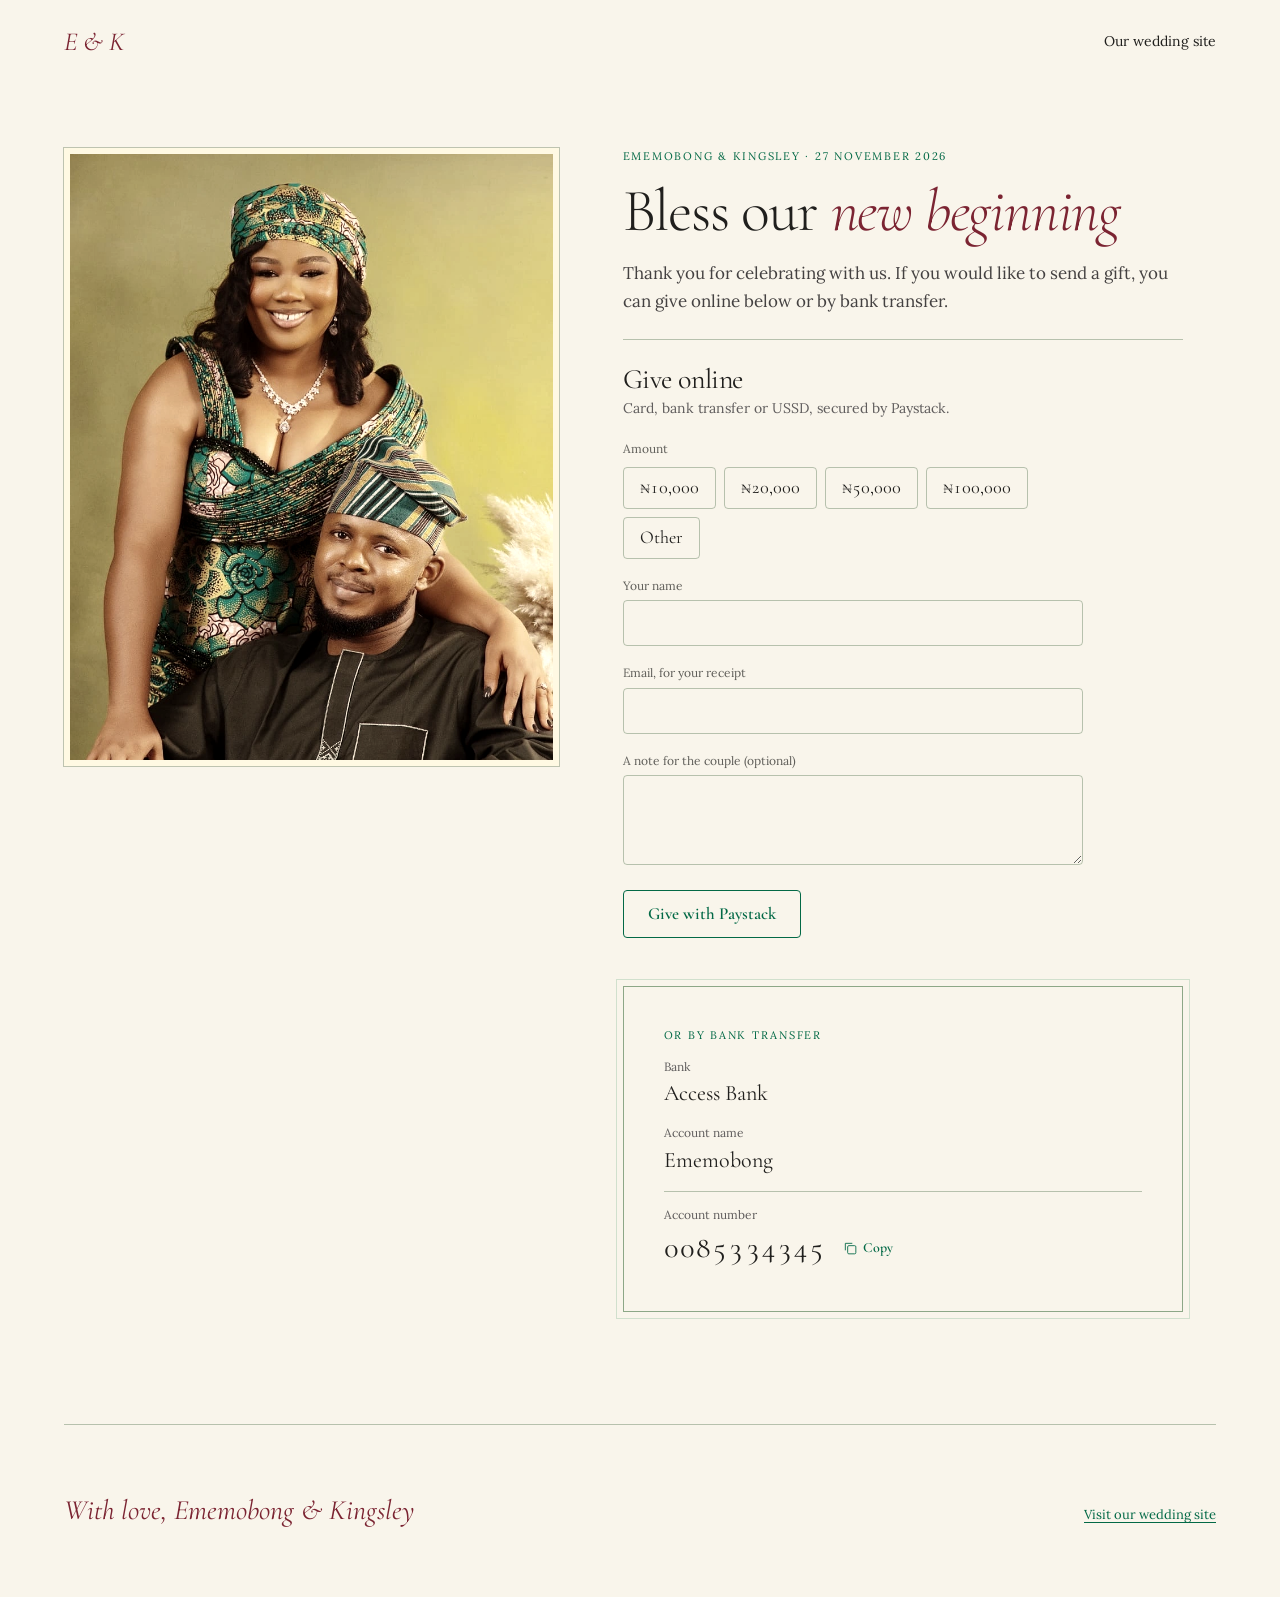
==== give.html @ 7edc0a4a "Add gift page and printable QR card - give.html: standalone page for gifts (Paystack form + bank det" ====
<!doctype html>
<html lang="en">
  <head>
    <meta charset="utf-8" />
    <meta name="viewport" content="width=device-width, initial-scale=1" />
    <title>Give a gift · Ememobong &amp; Kingsley</title>
    <meta
      name="description"
      content="Send a wedding gift to Ememobong and Kingsley online with Paystack or by bank transfer."
    />
    <meta property="og:title" content="Give a gift · Ememobong &amp; Kingsley" />
    <meta property="og:description" content="Bless our new beginning · 27 November 2026" />
    <link rel="canonical" href="https://ememobong-kingsley.vercel.app/give" />
    <meta property="og:type" content="website" />
    <meta property="og:url" content="https://ememobong-kingsley.vercel.app/give" />
    <meta property="og:image" content="https://ememobong-kingsley.vercel.app/assets/og.jpg" />
    <meta property="og:image:width" content="1200" />
    <meta property="og:image:height" content="630" />
    <meta name="twitter:card" content="summary_large_image" />
    <link rel="preconnect" href="https://fonts.googleapis.com" />
    <link rel="preconnect" href="https://fonts.gstatic.com" crossorigin />
    <link
      rel="stylesheet"
      href="https://fonts.googleapis.com/css2?family=Cormorant+Garamond:ital,wght@0,300;0,400;0,600;1,300;1,400;1,500&family=Lora:wght@400;600&display=swap"
    />
    <link rel="stylesheet" href="css/classical.css" />
    <link rel="stylesheet" href="css/site.css" />
    <script src="js/site.js" defer></script>
  </head>
  <body class="give-page">
    <nav class="nav" aria-label="Main">
      <a href="./" class="gp-mark">E &amp; K</a>
      <div class="nav-links">
        <a href="./">Our wedding site</a>
      </div>
    </nav>

    <main class="gp">
      <div class="gp-photo plate">
        <img
          src="assets/img-2.webp"
          alt="Ememobong with her arms around Kingsley, both smiling"
        />
      </div>

      <div class="gp-body">
        <div class="kicker">Ememobong &amp; Kingsley · 27 November 2026</div>
        <h1 class="gp-title">Bless our <em class="amp">new beginning</em></h1>
        <p class="gp-intro">
          Thank you for celebrating with us. If you would like to send a gift,
          you can give online below or by bank transfer.
        </p>

        <!-- Same Paystack form as the main page; js/site.js drives both. -->
        <div class="give" data-give hidden>
          <div data-give-form>
            <h2 class="give-title">Give online</h2>
            <p class="give-sub muted">
              Card, bank transfer or USSD, secured by Paystack.
            </p>
            <form novalidate>
              <fieldset class="amounts">
                <legend>Amount</legend>
                <label class="amount-opt"><input type="radio" name="preset" value="10000" /><span>₦10,000</span></label>
                <label class="amount-opt"><input type="radio" name="preset" value="20000" /><span>₦20,000</span></label>
                <label class="amount-opt"><input type="radio" name="preset" value="50000" /><span>₦50,000</span></label>
                <label class="amount-opt"><input type="radio" name="preset" value="100000" /><span>₦100,000</span></label>
                <label class="amount-opt"><input type="radio" name="preset" value="other" /><span>Other</span></label>
              </fieldset>
              <div class="field" data-give-custom hidden>
                <label for="give-amount">Amount in naira</label>
                <div class="naira-input">
                  <span aria-hidden="true">₦</span>
                  <input id="give-amount" class="input" name="amount" inputmode="numeric" autocomplete="off" placeholder="e.g. 15,000" />
                </div>
              </div>
              <div class="field">
                <label for="give-name">Your name</label>
                <input id="give-name" class="input" name="name" autocomplete="name" />
              </div>
              <div class="field">
                <label for="give-email">Email, for your receipt</label>
                <input id="give-email" class="input" name="email" type="email" autocomplete="email" />
              </div>
              <div class="field">
                <label for="give-note">A note for the couple (optional)</label>
                <textarea id="give-note" class="input" name="note" rows="3" maxlength="500"></textarea>
              </div>
              <div class="form-error" role="alert" data-give-error hidden></div>
              <div>
                <button type="submit" class="btn btn-primary btn-lg" data-give-submit>
                  Give with Paystack
                </button>
              </div>
            </form>
          </div>

          <div data-give-thanks hidden>
            <h2 class="give-title">Thank you, <span class="burgundy" data-give-name></span>.</h2>
            <p class="thanks-body">
              Your gift of <strong data-give-amount></strong> has been received.
              Paystack will email your receipt. We are so grateful.
            </p>
            <button type="button" class="btn btn-ghost" data-give-again>Give again</button>
          </div>
        </div>

        <div class="framed gp-bank">
          <div class="kicker">Or by bank transfer</div>
          <div>
            <div class="label">Bank</div>
            <div class="value">Access Bank</div>
          </div>
          <div>
            <div class="label">Account name</div>
            <div class="value">Ememobong</div>
          </div>
          <div class="acct">
            <div class="label">Account number</div>
            <div class="acct-row">
              <span class="acct-no" data-acct>0085334345</span>
              <button type="button" class="btn btn-ghost" data-copy style="gap: 6px">
                <svg width="14" height="14" viewBox="0 0 24 24" fill="none" stroke="currentColor" stroke-width="1.5" aria-hidden="true">
                  <rect x="8" y="8" width="14" height="14" rx="2" />
                  <path d="M4 16V4h12" />
                </svg>
                <span data-copy-label>Copy</span>
              </button>
            </div>
          </div>
        </div>
      </div>
    </main>

    <footer class="footer">
      <span class="footer-mark">With love, Ememobong &amp; Kingsley</span>
      <a class="footer-note" href="./">Visit our wedding site</a>
    </footer>
  </body>
</html>
---- css/classical.css ----
/* Classical — design-system tokens and component classes (imported from the Claude Design project).
   Fonts are loaded from index.html. Only the parts this site uses are kept. */

:root {
  --color-bg: #f3f2f2;
  --color-surface: #eae9e9;
  --color-text: #201f1d;
  --color-accent: #b68235;
  --color-divider: color-mix(in srgb, #201f1d 16%, transparent);

  --color-neutral-100: #f8f4f4;
  --color-neutral-200: #eae7e7;
  --color-neutral-300: #d7d3d3;
  --color-neutral-400: #bab6b6;
  --color-neutral-500: #9b9797;
  --color-neutral-600: #7d7979;
  --color-neutral-700: #605d5d;
  --color-neutral-800: #444141;
  --color-neutral-900: #2d2b2b;

  --font-heading: "Cormorant Garamond", Georgia, serif;
  --font-heading-weight: 600;
  --font-body: "Lora", Georgia, serif;

  --space-1: 4.6px;
  --space-2: 9.2px;
  --space-3: 13.8px;
  --space-4: 18.4px;

  --radius-md: 4px;
}

*, *::before, *::after { box-sizing: border-box; }
body {
  margin: 0; font-size: 15px; line-height: 1.55; font-weight: 400;
  background: var(--color-bg); color: var(--color-text); font-family: var(--font-body);
}
h1, h2, h3, h4, h5, h6 {
  font-family: var(--font-heading); font-weight: var(--font-heading-weight);
  line-height: 1.12; letter-spacing: -0.015em; margin: 0 0 var(--space-2);
}
p { margin: 0 0 var(--space-3); }
a { color: var(--color-accent); text-underline-offset: 3px; }
img { display: block; max-width: 100%; }
figure { margin: 0; }
:focus { outline: none; }
:focus-visible { outline: 2px solid var(--color-accent); outline-offset: 2px; }
::selection { background: color-mix(in srgb, var(--color-accent) 30%, transparent); }

.plate {
  filter: sepia(0.22) saturate(0.82) contrast(1.05);
  border: 6px solid var(--color-surface); outline: 1px solid var(--color-divider);
}

/* — buttons — */
.btn {
  display: inline-flex; align-items: center; justify-content: center; gap: 6px;
  cursor: pointer; text-decoration: none;
  font-family: var(--font-heading); font-weight: var(--font-heading-weight);
  font-size: 14px; line-height: 1.2; color: var(--color-text);
  background: transparent; border: 1px solid transparent;
  padding: var(--space-2) calc(var(--space-3) * 1.2);
  border-radius: var(--radius-md);
}
.btn svg { display: block; }
.btn:disabled { opacity: 0.45; cursor: not-allowed; }
.btn-primary { color: var(--color-accent); border-color: var(--color-accent); }
.btn-primary:hover { background: color-mix(in srgb, var(--color-accent) 12%, transparent); }
.btn-primary:active { background: color-mix(in srgb, var(--color-accent) 22%, transparent); }
.btn-secondary { border-color: var(--color-divider); }
.btn-secondary:hover { background: color-mix(in srgb, var(--color-text) 7%, transparent); }
.btn-secondary:active { background: color-mix(in srgb, var(--color-text) 14%, transparent); }
.btn-ghost { color: var(--color-accent); padding-inline: var(--space-1); }
.btn-ghost:hover { background: color-mix(in srgb, var(--color-accent) 10%, transparent); }
.btn-ghost:active { background: color-mix(in srgb, var(--color-accent) 18%, transparent); }

/* — forms — */
.field > label {
  display: block; font-size: 12px; margin-bottom: 5px;
  color: color-mix(in srgb, var(--color-text) 70%, transparent);
}
.input {
  width: 100%; min-height: 36px; padding: 6px 10px; font: inherit;
  font-size: 14px; color: var(--color-text); caret-color: var(--color-accent);
  background: transparent;
  border: 1px solid var(--color-divider); border-radius: var(--radius-md);
}
.input:hover { border-color: color-mix(in srgb, var(--color-text) 45%, transparent); }
.input:focus-visible { border-color: var(--color-accent); outline-offset: 0; }
---- css/site.css ----
/* Wedding palette and layout — "journal" layout from Wedding Site v2. */

:root {
  --color-bg: oklch(0.97 0.014 85);
  --color-surface: oklch(0.935 0.022 85);
  --color-accent: oklch(0.46 0.10 162);
  --color-divider: oklch(0.62 0.05 140 / 0.5);
  --ek-burgundy: oklch(0.40 0.12 15);
  --ek-sage: oklch(0.70 0.055 140);
  --ek-sage-200: oklch(0.89 0.03 140);

  /* Wide-screen sizing; the media query below swaps in the narrow values. */
  --pad: 64px;
  --pad-big: 112px;
  --pad-mid: 64px;
  --gap: 64px;
  --gap-sm: 24px;
  --box-pad: 40px;
  --name-size: 8.6vw;
  --lead-size: 36px;
  --quote-size: 52px;
  --h2-size: 48px;
  --map-h: 420px;
  --banner-h: 600px;
  --stagger: 80px;
}

@media (max-width: 759px) {
  :root {
    --pad: 22px;
    --pad-big: 56px;
    --pad-mid: 40px;
    --gap: 28px;
    --gap-sm: 14px;
    --box-pad: 24px;
    --name-size: 15vw;
    --lead-size: 26px;
    --quote-size: 34px;
    --h2-size: 34px;
    --map-h: 280px;
    --banner-h: 440px;
    --stagger: 32px;
  }
}

html { scroll-behavior: smooth; }
body { background: var(--color-bg); }
a { color: var(--color-accent); }
a:hover { color: var(--ek-burgundy); }
em.amp, .burgundy { font-style: italic; color: var(--ek-burgundy); }

.kicker {
  font-size: 11px; letter-spacing: 0.16em; text-transform: uppercase;
  color: var(--color-accent);
}
.lead {
  margin: 0; font-family: var(--font-heading); font-style: italic; font-weight: 300;
  font-size: var(--lead-size); line-height: 1.25;
}
.muted { color: var(--color-neutral-700); }
.section-title { margin: 0; font-size: var(--h2-size); font-weight: 400; line-height: 1.05; }

/* — nav — */
.nav {
  display: flex; flex-wrap: wrap; align-items: center; gap: 12px 28px;
  padding: 22px var(--pad);
}
.nav-date {
  font-size: 12px; letter-spacing: 0.18em; text-transform: uppercase; margin-right: auto;
}
.nav-links { display: flex; flex-wrap: wrap; gap: 8px 24px; font-size: 14px; }
.nav-links a { text-decoration: none; color: var(--color-text); }
.nav-links a:hover { color: var(--ek-burgundy); }
.nav-links a.nav-rsvp { color: var(--color-accent); text-decoration: underline; }

/* — photo reel — */
.banner-wrap { padding: 0 var(--pad); }
.banner { position: relative; height: var(--banner-h); overflow: hidden; }
.reel { position: absolute; inset: 0; background: var(--color-surface); overflow: hidden; }
.reel img {
  position: absolute; inset: 0; width: 100%; height: 100%; object-fit: cover;
  opacity: 0; animation: ekFade 24s linear infinite; will-change: opacity, transform;
}
.reel img:nth-child(2) { animation-delay: 6s; }
.reel img:nth-child(3) { animation-delay: 12s; }
.reel img:nth-child(4) { animation-delay: 18s; }
.reel-bar {
  position: absolute; left: 0; right: 0; bottom: 0; height: 3px; z-index: 2;
  background: rgba(255, 255, 255, 0.35);
}
.reel-bar > div { height: 100%; background: var(--ek-sage-200); animation: ekBar 6s linear infinite; }

@keyframes ekFade {
  0% { opacity: 0; transform: scale(1.1); }
  4% { opacity: 1; }
  25% { opacity: 1; }
  29% { opacity: 0; transform: scale(1); }
  100% { opacity: 0; transform: scale(1); }
}
@keyframes ekBar { 0% { width: 0; } 100% { width: 100%; } }

@media (prefers-reduced-motion: reduce) {
  .reel img { animation: none; }
  .reel img:first-child { opacity: 1; }
  .reel-bar { display: none; }
}

/* — header — */
.hero { padding: var(--pad-mid) var(--pad) 0; }
.hero h1 {
  margin: 0; font-size: var(--name-size); line-height: 0.95; font-weight: 300; letter-spacing: -0.025em;
}
.facts {
  margin-top: var(--gap-sm);
  display: grid; grid-template-columns: repeat(auto-fit, minmax(min(100%, 200px), 1fr));
  border-top: 1px solid var(--color-divider); border-bottom: 1px solid var(--color-divider);
}
.fact { padding: 18px 18px 18px 0; }
.fact + .fact { border-left: 1px solid var(--color-divider); padding-left: 18px; }
.fact:last-child { padding-right: 0; }
.fact .kicker { margin-bottom: 6px; }
.fact-value { font-family: var(--font-heading); font-size: 24px; }
.fact-sub { font-size: 14px; margin-top: 4px; }

/* — story — */
.story {
  padding: var(--pad-big) var(--pad);
  display: grid; grid-template-columns: minmax(0, 5fr) minmax(0, 6fr);
  gap: var(--gap); align-items: start;
}
.story-text { display: flex; flex-direction: column; gap: 20px; }
.story-quote {
  margin: 0; font-family: var(--font-heading); font-style: italic; font-weight: 300;
  font-size: var(--quote-size); line-height: 1.15; text-wrap: pretty;
}
.story-body { margin: 0; font-size: 17px; line-height: 1.7; max-width: 30em; color: var(--color-neutral-800); }
.story-photos { display: grid; grid-template-columns: repeat(2, minmax(0, 1fr)); gap: var(--gap-sm); }
.story-photos img { width: 100%; aspect-ratio: 3 / 4; object-fit: cover; object-position: center 30%; }
.story-photos img:nth-child(2) { margin-top: var(--stagger); }

/* — ruled sections — */
.ruled {
  margin: 0 var(--pad); border-top: 1px solid var(--color-divider);
  display: grid; grid-template-columns: repeat(auto-fit, minmax(min(100%, 360px), 1fr));
  gap: var(--gap);
}
.venue { padding: var(--pad-big) 0; align-items: center; }
.venue-text { display: flex; flex-direction: column; gap: 16px; }
.map { height: var(--map-h); filter: none; }
.map iframe { width: 100%; height: 100%; border: 0; display: block; filter: sepia(0.25) saturate(0.7); }

.gifts { padding: var(--pad-mid) 0; align-items: start; }
.gifts-intro { display: flex; flex-direction: column; gap: 14px; }
.gifts-intro .lead { max-width: 18em; }
.framed {
  border: 1px solid var(--ek-sage); outline: 1px solid var(--ek-sage-200); outline-offset: 6px;
  padding: var(--box-pad); display: flex; flex-direction: column; gap: 14px;
}
.framed .label { font-size: 12px; color: var(--color-neutral-700); }
.framed .value { font-family: var(--font-heading); font-size: 22px; }
.acct { border-top: 1px solid var(--color-divider); padding-top: 14px; }
.acct-row { display: flex; flex-wrap: wrap; align-items: center; gap: 12px; }
.acct-no { font-family: var(--font-heading); font-size: 30px; font-feature-settings: 'tnum'; letter-spacing: 0.04em; }

.closing { gap: 0; border-bottom: 1px solid var(--color-divider); }
.registry { padding: var(--pad-mid) var(--gap) var(--pad-mid) 0; display: flex; flex-direction: column; gap: 14px; }
.registry p.body { margin: 0; font-size: 16px; line-height: 1.6; color: var(--color-neutral-800); max-width: 26em; }
.rsvp { padding: var(--pad-mid) 0 var(--pad-mid) 64px; border-left: 1px solid var(--color-divider); scroll-margin-top: 16px; }
.rsvp .kicker { margin-bottom: 14px; }
.rsvp form { display: flex; flex-direction: column; gap: 18px; }
.rsvp .input { min-height: 46px; font-size: 16px; }
.form-error { font-size: 14px; color: var(--ek-burgundy); }
.btn-lg { min-height: 48px; padding: 0 24px; font-size: 17px; gap: 10px; }
.btn-md { min-height: 44px; padding: 0 18px; gap: 10px; }
.thanks-body { margin: 0 0 20px; font-size: 17px; line-height: 1.6; }

.footer {
  padding: var(--pad-mid) var(--pad);
  display: flex; flex-wrap: wrap; justify-content: space-between; align-items: baseline; gap: 8px;
}
.footer-mark { font-family: var(--font-heading); font-style: italic; font-size: 28px; color: var(--ek-burgundy); }
.footer-note { font-size: 13px; color: var(--color-neutral-700); }

/* — gallery — */
.gallery { margin: 0 var(--pad); padding: var(--pad-big) 0; border-top: 1px solid var(--color-divider); }
.gallery-head {
  display: flex; flex-wrap: wrap; align-items: baseline; justify-content: space-between;
  gap: 8px 24px; margin-bottom: var(--gap-sm);
}
.gallery-head .lead { flex: 1 1 18em; text-align: right; }
.gallery-grid {
  display: grid; gap: var(--gap-sm);
  /* 3 across on desktop (middle column dropped), 2 across on smaller screens
     (right column dropped). Works best with a multiple of 6 photos. */
  grid-template-columns: repeat(3, minmax(0, 1fr));
}
@media (max-width: 899px) {
  .gallery-grid { grid-template-columns: repeat(2, minmax(0, 1fr)); }
}
.gallery-item { display: block; cursor: zoom-in; }
.gallery-item img {
  width: 100%; aspect-ratio: 3 / 4; object-fit: cover;
  transition: filter 0.3s ease, transform 0.3s ease;
}
.gallery-item:hover img, .gallery-item:focus-visible img {
  filter: sepia(0.05) saturate(0.95) contrast(1.05); transform: translateY(-2px);
}
.gallery-item:nth-child(3n + 2) { margin-top: var(--stagger); }
@media (max-width: 899px) {
  .gallery-item:nth-child(3n + 2) { margin-top: 0; }
  .gallery-item:nth-child(even) { margin-top: var(--stagger); }
}

@media (max-width: 759px) {
  .gallery-head .lead { text-align: left; }
}

/* — lightbox — */
.lightbox {
  width: 100vw; height: 100dvh; max-width: none; max-height: none;
  margin: 0; padding: 0; border: 0;
  background: oklch(0.18 0.01 85 / 0.96); color: oklch(0.97 0.014 85);
  overflow: hidden;
}
.lightbox[open] { display: flex; flex-direction: column; }
.lightbox::backdrop { background: transparent; }
.lightbox-figure {
  flex: 1; min-height: 0; display: flex; align-items: center; justify-content: center;
  padding: 24px var(--pad) 0; touch-action: pan-y;
}
.lightbox-figure img {
  max-width: 100%; max-height: 100%; object-fit: contain;
  border: 6px solid oklch(0.97 0.014 85);
}
.lightbox-bar {
  display: flex; align-items: center; justify-content: space-between; gap: 16px;
  padding: 16px var(--pad) 20px;
}
.lightbox-count { font-family: var(--font-heading); font-style: italic; font-size: 20px; }
.lightbox-actions { display: flex; gap: 8px; }
.lightbox-btn {
  display: inline-flex; align-items: center; justify-content: center;
  width: 44px; height: 44px; padding: 0; cursor: pointer;
  color: inherit; background: transparent;
  border: 1px solid oklch(0.97 0.014 85 / 0.35); border-radius: var(--radius-md);
}
.lightbox-btn:hover { background: oklch(0.97 0.014 85 / 0.1); }
.lightbox-btn:focus-visible { outline: 2px solid var(--ek-sage-200); outline-offset: 2px; }
html.lightbox-open { overflow: hidden; }

/* — online giving (Paystack) — */
.give { margin-top: 18px; padding-top: 24px; border-top: 1px solid var(--color-divider); }
.give-title { margin: 0 0 4px; font-size: 28px; font-weight: 400; line-height: 1.1; }
.give-sub { margin: 0 0 20px; font-size: 14px; }
.give form { display: flex; flex-direction: column; gap: 18px; max-width: 460px; }
.give .input { min-height: 46px; font-size: 16px; }
.give textarea.input { min-height: 90px; resize: vertical; }
.amounts { border: 0; margin: 0; padding: 0; display: flex; flex-wrap: wrap; gap: 8px; }
.amounts legend {
  padding: 0; margin-bottom: 8px; font-size: 12px;
  color: color-mix(in srgb, var(--color-text) 70%, transparent);
}
.amount-opt { position: relative; cursor: pointer; }
.amount-opt input { position: absolute; opacity: 0; width: 0; height: 0; }
.amount-opt span {
  display: inline-flex; align-items: center; min-height: 42px; padding: 0 16px;
  border: 1px solid var(--color-divider); border-radius: var(--radius-md);
  font-family: var(--font-heading); font-size: 18px; font-feature-settings: 'tnum';
}
.amount-opt:hover span { background: color-mix(in srgb, var(--color-text) 6%, transparent); }
.amount-opt input:checked + span {
  color: var(--color-accent); border-color: var(--color-accent);
  box-shadow: inset 0 0 0 1px var(--color-accent);
}
.amount-opt input:focus-visible + span { outline: 2px solid var(--color-accent); outline-offset: 2px; }
.naira-input { position: relative; }
.naira-input span {
  position: absolute; left: 12px; top: 50%; transform: translateY(-50%);
  font-family: var(--font-heading); font-size: 18px; color: var(--color-neutral-700);
}
.naira-input .input { padding-left: 30px; font-feature-settings: 'tnum'; }

/* — standalone gift page (give.html) — */
.gp-mark {
  margin-right: auto; text-decoration: none;
  font-family: var(--font-heading); font-style: italic; font-size: 26px; color: var(--ek-burgundy);
}
.gp {
  padding: var(--pad-mid) var(--pad) var(--pad-big);
  display: grid; grid-template-columns: minmax(0, 5fr) minmax(0, 6fr);
  gap: var(--gap); align-items: start;
}
.gp-photo { position: sticky; top: 24px; aspect-ratio: 4 / 5; overflow: hidden; }
.gp-photo img { width: 100%; height: 100%; object-fit: cover; object-position: center 25%; }
.gp-body { display: flex; flex-direction: column; gap: 16px; max-width: 560px; }
.gp-title {
  margin: 0; font-size: calc(var(--h2-size) * 1.25); font-weight: 300; line-height: 1.02;
  letter-spacing: -0.02em;
}
.gp-intro { margin: 0; font-size: 17px; line-height: 1.65; color: var(--color-neutral-800); }
.gp .give { margin-top: 8px; }
.gp-bank { margin-top: 32px; }
.give-page .footer { border-top: 1px solid var(--color-divider); margin: 0 var(--pad); padding-inline: 0; }
.give-page a.footer-note { color: var(--color-accent); }

@media (max-width: 759px) {
  .gp { grid-template-columns: minmax(0, 1fr); padding-top: 0; }
  .gp-photo { position: relative; top: 0; aspect-ratio: auto; height: 320px; }
}

[hidden] { display: none !important; }

/* Honeypot field: moved off-screen rather than display:none, which some bots skip. */
.hp {
  position: absolute !important; left: -10000px; top: auto;
  width: 1px; height: 1px; overflow: hidden;
}

@media (max-width: 759px) {
  .fact + .fact { border-left: 0; padding-left: 0; }
  .story { grid-template-columns: minmax(0, 1fr); }
  .registry { padding-right: 0; }
  .rsvp { padding-left: 0; border-left: 0; border-top: 1px solid var(--color-divider); }
}
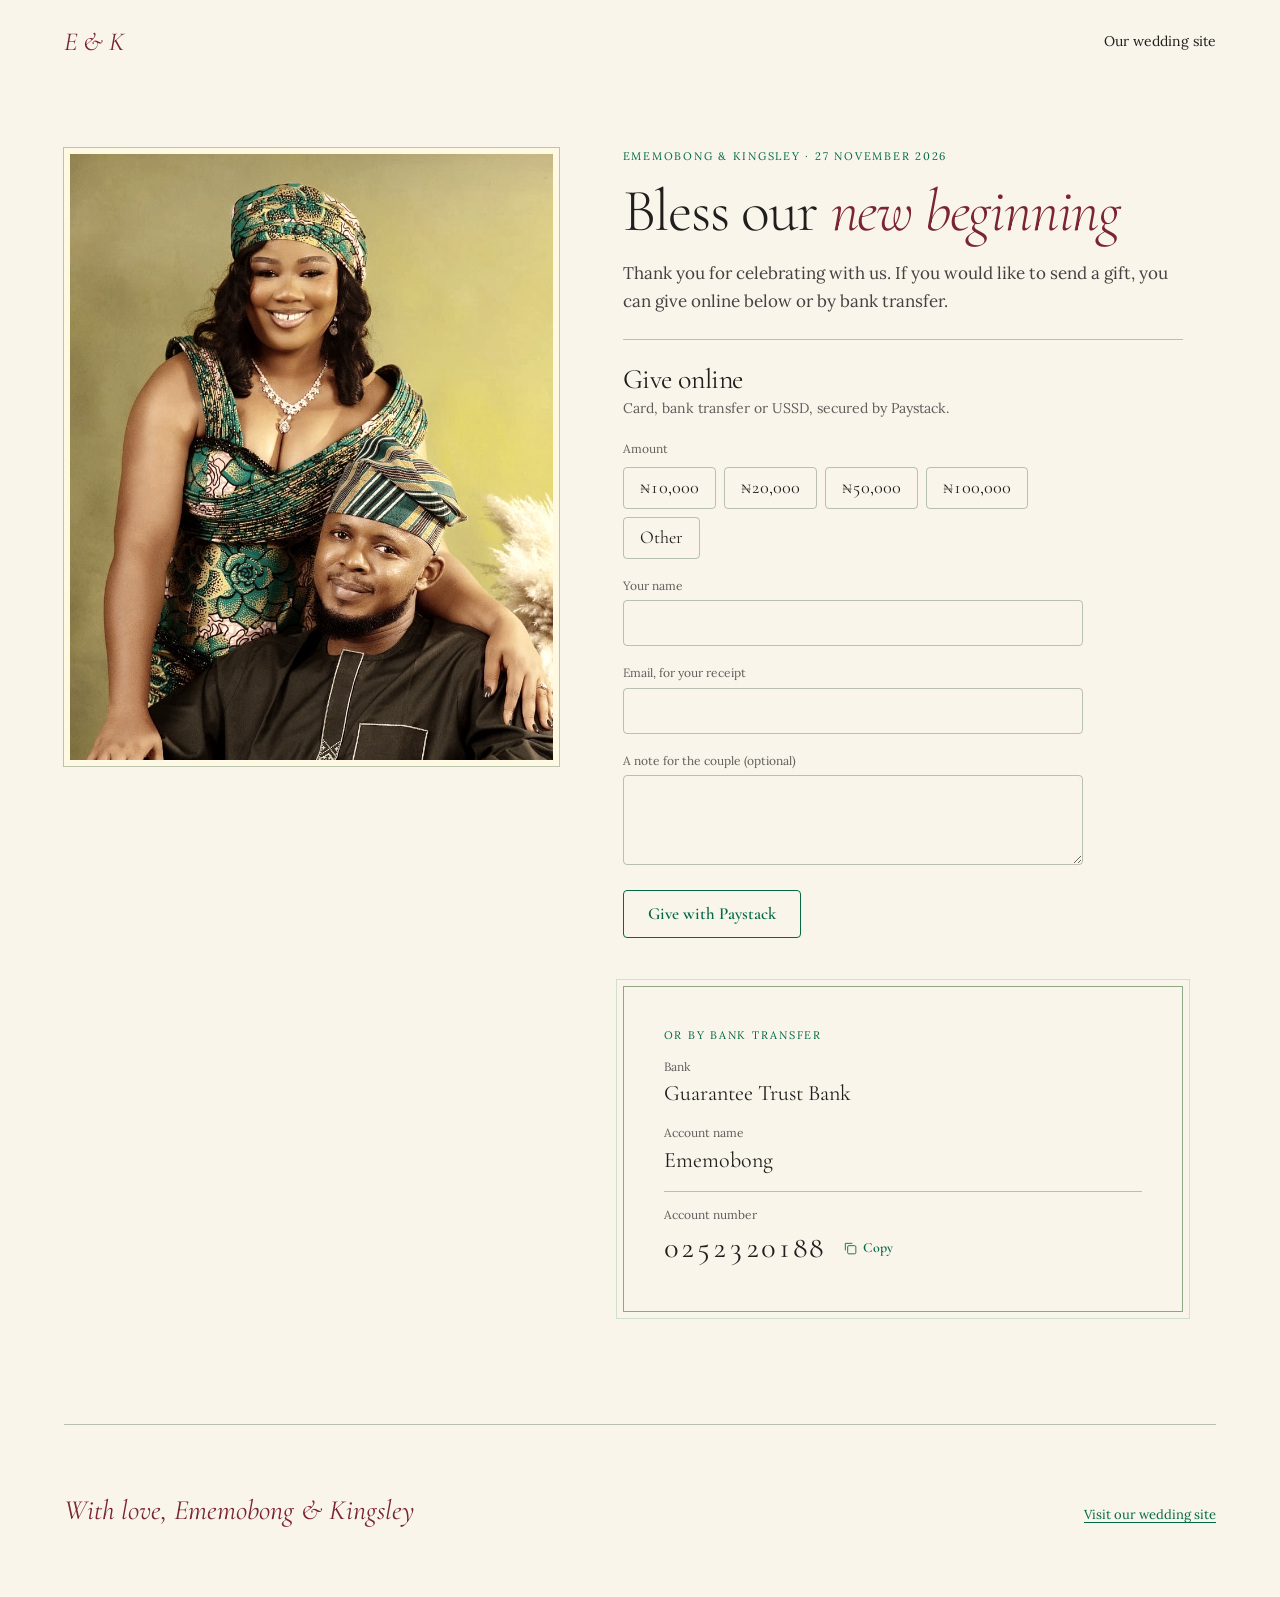
==== commit 67a2bfdd: "Add gift page link and update bank details on gift page" ====
--- a/give.html
+++ b/give.html
@@ -109,7 +109,7 @@
           <div class="kicker">Or by bank transfer</div>
           <div>
             <div class="label">Bank</div>
-            <div class="value">Access Bank</div>
+            <div class="value">Guarantee Trust Bank</div>
           </div>
           <div>
             <div class="label">Account name</div>
@@ -118,7 +118,7 @@
           <div class="acct">
             <div class="label">Account number</div>
             <div class="acct-row">
-              <span class="acct-no" data-acct>0085334345</span>
+              <span class="acct-no" data-acct>0252320188</span>
               <button type="button" class="btn btn-ghost" data-copy style="gap: 6px">
                 <svg width="14" height="14" viewBox="0 0 24 24" fill="none" stroke="currentColor" stroke-width="1.5" aria-hidden="true">
                   <rect x="8" y="8" width="14" height="14" rx="2" />
--- a/css/site.css
+++ b/css/site.css
@@ -280,6 +280,11 @@
 }
 .naira-input .input { padding-left: 30px; font-feature-settings: 'tnum'; }
 
+.gift-page-link {
+  align-self: flex-start; display: inline-flex; align-items: center; gap: 8px;
+  font-size: 15px; text-underline-offset: 4px;
+}
+
 /* — standalone gift page (give.html) — */
 .gp-mark {
   margin-right: auto; text-decoration: none;
